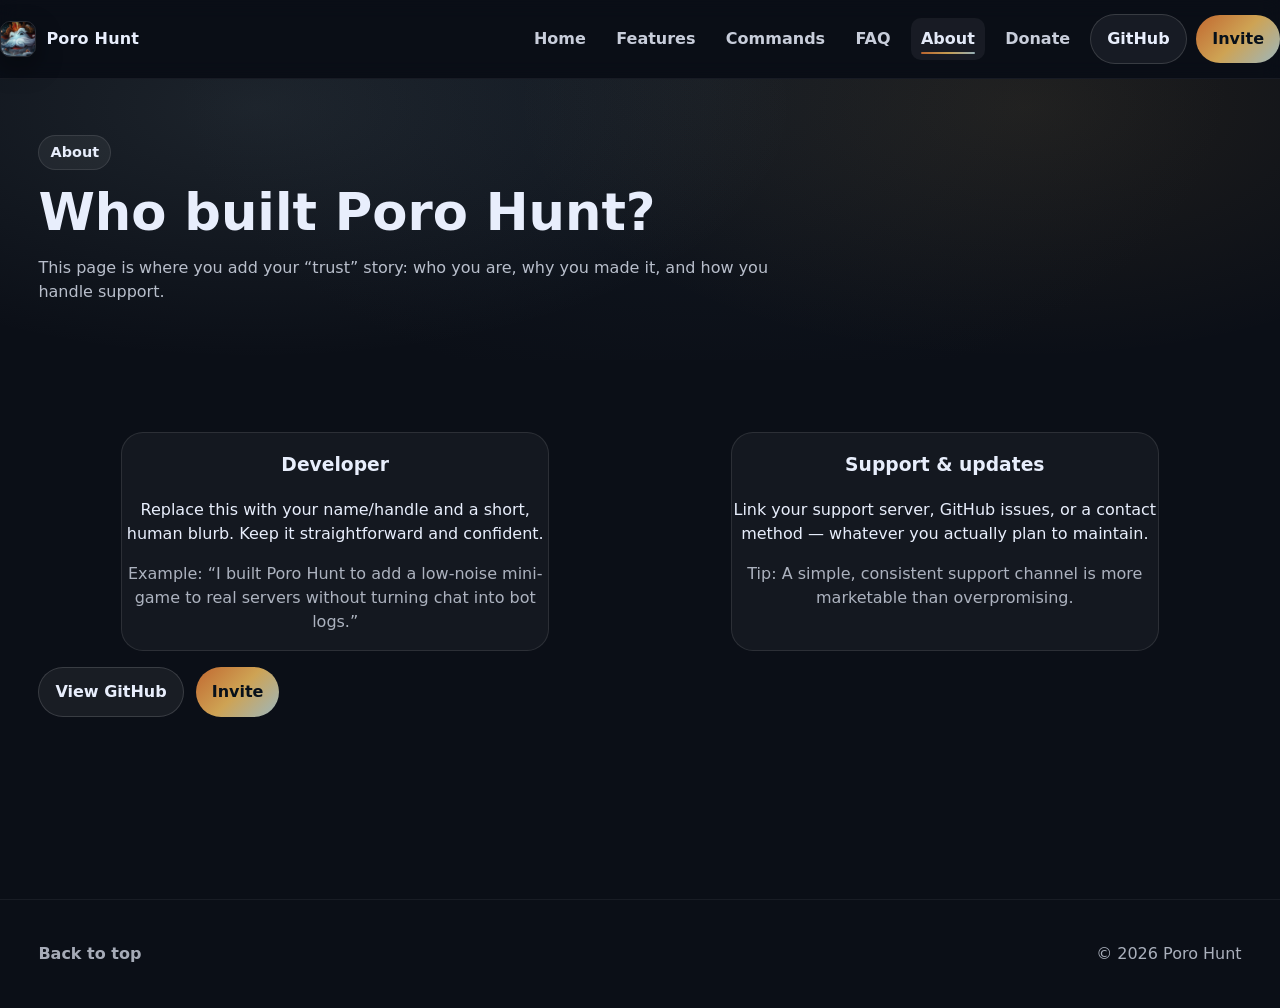
==== about.html @ b9ae42ce "Initial website upload" ====
<!-- Poro Hunt — About (v5) -->
<!DOCTYPE html>
<html lang="en">
  <head>
    <meta charset="UTF-8" />
    <meta name="viewport" content="width=device-width, initial-scale=1" />
    <title>Poro Hunt — About</title>
    <link rel="stylesheet" href="./styles.css" />
    <link rel="icon" type="image/png" href="./assets/favicon.png" />
<meta name="theme-color" content="#0b0f17" />
<link rel="apple-touch-icon" href="./assets/favicon.png" />
  </head>

  <body>
    <header class="site-header" id="siteHeader">
      <div class="container nav-row">
        <a class="brand" href="./index.html" aria-label="Poro Hunt Home">
  <img class="brand-logo" src="./assets/logo.jpg" alt="Poro Hunt logo" />
  <span class="brand-text">Poro Hunt</span>
</a>

        <button class="nav-toggle" id="navToggle" aria-expanded="false" aria-controls="navMenu">Menu</button>

        <nav class="nav" id="navMenu">
          <a class="nav-link" href="./index.html">Home</a>
          <a class="nav-link" href="./features.html">Features</a>
          <a class="nav-link" href="./commands.html">Commands</a>
          <a class="nav-link" href="./faq.html">FAQ</a>
          <a class="nav-link" href="./about.html" aria-current="page">About</a>
          <a class="nav-link" href="./donate.html">Donate</a>

          <a class="btn btn-ghost" href="https://https://github.com/knubgod/poro-hunt" target="_blank" rel="noreferrer">GitHub</a>
          <a class="btn btn-primary" href="https://discord.com/oauth2/authorize?client_id=1469908862562734150&permissions=355392&integration_type=0&scope=bot+applications.commands" target="_blank" rel="noreferrer">Invite</a>
        </nav>
      </div>
    </header>

    <main id="top">
      <section class="page-hero">
        <div class="container">
          <p class="pill">About</p>
          <h1 class="h1">Who built Poro Hunt?</h1>
          <p class="lede">
            This page is where you add your “trust” story: who you are, why you made it, and how you handle support.
          </p>
        </div>
      </section>

      <section class="section">
        <div class="container">
          <div class="grid-2">
            <div class="card">
              <h3>Developer</h3>
              <p>
                Replace this with your name/handle and a short, human blurb. Keep it straightforward and confident.
              </p>
              <p class="muted" style="margin-top:10px;">
                Example: “I built Poro Hunt to add a low-noise mini-game to real servers without turning chat into bot logs.”
              </p>
            </div>

            <div class="card">
              <h3>Support & updates</h3>
              <p>
                Link your support server, GitHub issues, or a contact method — whatever you actually plan to maintain.
              </p>
              <p class="muted" style="margin-top:10px;">
                Tip: A simple, consistent support channel is more marketable than overpromising.
              </p>
            </div>
          </div>

          <div class="hero-actions" style="margin-top: 1rem;">
            <a class="btn btn-ghost" href="https://github.com/knubgod/poro-hunt" target="_blank" rel="noreferrer">View GitHub</a>
            <a class="btn btn-primary" href="https://discord.com/oauth2/authorize?client_id=1469908862562734150&permissions=355392&integration_type=0&scope=bot+applications.commands" target="_blank" rel="noreferrer">Invite</a>
          </div>
        </div>
      </section>
    </main>

    <footer class="site-footer">
  <div class="container footer-row">
    <div class="footer-min">
      <a href="#top">Back to top</a>
    </div>
    <p class="muted">© <span id="year"></span> Poro Hunt</p>
  </div>
</footer>

    <script src="./script.js"></script>
    <!-- Floating Back-to-Top -->
<button id="backToTop" class="back-to-top" type="button" aria-label="Back to top">
  ↑
</button>
  </body>
</html>
---- styles.css ----
/*
  Poro Hunt Website — v6 brand theme
  Adds:
  - Logo support (.brand-logo)
  - Brand palette via CSS variables
  - Updated gradients to match logo (icy + gold/copper)
*/

body { min-height: 100vh; }
main { min-height: calc(100vh - 80px); } /* header height buffer; not exact but works well */

* { box-sizing: border-box; }
html, body { height: 100%; }

:root{
  /* Brand palette (from your logo art) */
  --bg: #0b0f17;
  --bg2: #0f1624;
  --text: #e8eefc;
  --muted: rgba(232, 238, 252, 0.72);

  --ice: #9cb7bf;      /* icy fur highlight */
  --slate: #2f4050;    /* deep blue slate */
  --gold: #cea354;     /* crown gold */
  --copper: #c16830;   /* warm copper accent */

  --border: rgba(255,255,255,0.10);
  --border2: rgba(255,255,255,0.14);
  --panel: rgba(255,255,255,0.04);

  --shadow: 0 18px 55px rgba(0,0,0,0.35);
}

body {
  margin: 0;
  font-family: system-ui, -apple-system, Segoe UI, Roboto, Arial, sans-serif;
  line-height: 1.5;
  background: var(--bg);
  color: var(--text);
}

/* Utilities */
/* Full-width container that still has comfortable padding */
.container {
  width: 100%;
  max-width: none;                 /* removes the “boxed” limit */
  margin: 0 auto;
  padding-left: clamp(16px, 3vw, 48px);
  padding-right: clamp(16px, 3vw, 48px);
}
.muted { color: var(--muted); }
.mono { font-family: ui-monospace, SFMono-Regular, Menlo, Monaco, Consolas, "Liberation Mono", monospace; }

.section { padding: 72px 0; }
.section-alt {
  background: rgba(255, 255, 255, 0.03);
  border-top: 1px solid rgba(255, 255, 255, 0.06);
  border-bottom: 1px solid rgba(255, 255, 255, 0.06);
}

.h1 { font-size: clamp(2.2rem, 4vw, 3.2rem); line-height: 1.05; margin: 0 0 1rem; }
.h2 { font-size: 2rem; margin: 0 0 0.5rem; }
.lede { margin: 0 0 2rem; max-width: 75ch; color: rgba(232, 238, 252, 0.78); }

.pill {
  display: inline-block;
  font-weight: 800;
  font-size: 0.9rem;
  padding: 0.35rem 0.7rem;
  border-radius: 999px;
  background: rgba(255, 255, 255, 0.06);
  border: 1px solid rgba(255, 255, 255, 0.10);
  margin: 0 0 1rem;
}

.grid-2 { display: grid; grid-template-columns: 1fr 1fr; gap: 1rem; }
.grid-3 { display: grid; grid-template-columns: repeat(3, 1fr); gap: 1rem; }

/* Buttons */
.btn {
  display: inline-flex;
  align-items: center;
  justify-content: center;
  gap: 0.5rem;
  text-decoration: none;
  font-weight: 800;
  padding: 0.75rem 1rem;
  border-radius: 999px;
  border: 1px solid var(--border2);
  background: rgba(255, 255, 255, 0.04);
  color: var(--text);
  cursor: pointer;
  transition: transform 140ms ease, background 140ms ease, border-color 140ms ease, box-shadow 140ms ease, filter 140ms ease;
}

.btn:hover {
  transform: translateY(-2px);
  border-color: rgba(255, 255, 255, 0.22);
  box-shadow: 0 10px 30px rgba(0, 0, 0, 0.35);
}

.btn:active { transform: translateY(0px) scale(0.98); }

.btn-primary {
  /* Brand gradient: copper -> gold -> icy */
  background: linear-gradient(135deg, var(--copper), var(--gold), var(--ice));
  border: none;
  color: #07101a;
}
.btn-primary:hover {
  filter: brightness(1.06);
  box-shadow: 0 12px 38px rgba(193, 104, 48, 0.12), 0 12px 38px rgba(156, 183, 191, 0.10);
}

.btn-ghost { background: rgba(255, 255, 255, 0.06); }
.btn-small { padding: 0.55rem 0.85rem; font-size: 0.95rem; }
.btn[disabled] { opacity: 0.45; cursor: not-allowed; transform: none; box-shadow: none; }

/* Micro-animations (already used by your demo) */
@keyframes pop { 0%{transform:translateY(-2px) scale(1)} 50%{transform:translateY(-2px) scale(1.05)} 100%{transform:translateY(-2px) scale(1)} }
.btn-pop { animation: pop 180ms ease-out; }

@keyframes shake {
  0%, 100% { transform: translateY(-2px) translateX(0); }
  20% { transform: translateY(-2px) translateX(-2px); }
  40% { transform: translateY(-2px) translateX(2px); }
  60% { transform: translateY(-2px) translateX(-1px); }
  80% { transform: translateY(-2px) translateX(1px); }
}
.btn-shake { animation: shake 260ms ease-in-out; }

@keyframes flash {
  0% { box-shadow: 0 0 0 rgba(156, 183, 191, 0); }
  50% { box-shadow: 0 0 0 8px rgba(156, 183, 191, 0.14); }
  100% { box-shadow: 0 0 0 rgba(156, 183, 191, 0); }
}
.btn-flash { animation: flash 320ms ease-out; }

/* NAV */
.site-header {
  position: sticky;
  top: 0;
  z-index: 20;
  backdrop-filter: blur(10px);
  background: rgba(11, 15, 23, 0.72);
  border-bottom: 1px solid rgba(255, 255, 255, 0.06);
  transition: background 180ms ease, border-color 180ms ease, box-shadow 180ms ease;
}

.site-header.is-scrolled {
  background: rgba(11, 15, 23, 0.90);
  border-color: rgba(255, 255, 255, 0.10);
  box-shadow: var(--shadow);
}

.nav-row { display: flex; align-items: center; justify-content: space-between; padding: 14px 0; gap: 1rem; }

.brand {
  display: inline-flex;
  gap: 0.65rem;
  align-items: center;
  text-decoration: none;
  color: var(--text);
}

.brand-logo{
  width: 36px;
  height: 36px;
  border-radius: 10px;
  object-fit: cover;
  border: 1px solid rgba(255,255,255,0.12);
  box-shadow: 0 10px 26px rgba(0,0,0,0.35);
}

.brand-text { font-weight: 900; letter-spacing: 0.2px; }

.nav { display: flex; align-items: center; gap: 0.6rem; flex-wrap: wrap; }

.nav-link {
  position: relative;
  text-decoration: none;
  color: rgba(232, 238, 252, 0.86);
  font-weight: 800;
  padding: 0.55rem 0.65rem;
  border-radius: 10px;
  transition: transform 140ms ease, background 140ms ease, color 140ms ease;
}

.nav-link:hover {
  background: rgba(255, 255, 255, 0.06);
  transform: translateY(-1px);
  color: rgba(232, 238, 252, 0.95);
}

/* underline uses brand gradient */
.nav-link::after {
  content: "";
  position: absolute;
  left: 10px;
  right: 10px;
  bottom: 6px;
  height: 2px;
  border-radius: 999px;
  background: linear-gradient(90deg, var(--copper), var(--gold), var(--ice));
  transform: scaleX(0);
  transform-origin: left;
  transition: transform 180ms ease;
  opacity: 0.95;
}
.nav-link:hover::after { transform: scaleX(1); }

.nav-link[aria-current="page"] {
  background: rgba(255, 255, 255, 0.06);
  color: rgba(232, 238, 252, 0.98);
}
.nav-link[aria-current="page"]::after { transform: scaleX(1); }

.nav-toggle {
  display: none;
  border-radius: 10px;
  padding: 0.6rem 0.75rem;
  font-weight: 900;
  color: var(--text);
  background: rgba(255, 255, 255, 0.06);
  border: 1px solid var(--border2);
  cursor: pointer; /* [NEW] pointer cursor like a “send” button */
}

/* Menu button — brand hover */
.nav-toggle:hover {
  background: linear-gradient(
    135deg,
    var(--copper),
    var(--gold)
  );
  color: #07101a;
  border-color: rgba(206, 163, 84, 0.75);

  /* much subtler depth */
  box-shadow: 0 4px 12px rgba(0, 0, 0, 0.25);
}

.nav-toggle:active {
  transform: scale(0.97);
}

/* HERO */
.hero {
  padding: 84px 0 56px;
  background:
    radial-gradient(1000px 500px at 20% 10%, rgba(156, 183, 191, 0.16), transparent 60%),
    radial-gradient(900px 500px at 80% 10%, rgba(206, 163, 84, 0.14), transparent 60%),
    radial-gradient(850px 520px at 55% 0%, rgba(47, 64, 80, 0.22), transparent 62%);
}

.hero-grid { display: grid; grid-template-columns: 1.15fr 0.85fr; gap: 2rem; align-items: start; }
.hero-actions { display: flex; gap: 0.75rem; flex-wrap: wrap; margin-bottom: 1.5rem; }

.hero-card, .demo-card, .card {
  border-radius: 22px;
  border: 1px solid var(--border);
  background: var(--panel);
  transition: transform 160ms ease, box-shadow 160ms ease, border-color 160ms ease;
  text-align: center;
  margin-left: auto; margin-right: auto; max-width: 42ch;
  width: 100%;
}

/* Keep demo cards “alive”, but keep homepage info cards stable */
.demo-card:hover {
  transform: translateY(-3px);
  border-color: rgba(255, 255, 255, 0.14);
  box-shadow: var(--shadow);
}

/* No lift on these */
.hero-card:hover,
.card:hover {
  transform: none;
  box-shadow: none;
  border-color: rgba(255, 255, 255, 0.14);
}

.card-top { display: flex; align-items: center; gap: 0.45rem; padding: 12px 14px; border-bottom: 1px solid rgba(255,255,255,0.08); background: rgba(255,255,255,0.03); }
.dot { width: 10px; height: 10px; border-radius: 999px; background: rgba(255,255,255,0.25); }
.card-title { margin-left: 0.4rem; font-weight: 900; color: rgba(232,238,252,0.85); }
.card-body { padding: 16px; }

.stat-row { display: flex; gap: 1rem; flex-wrap: wrap; }
.stat {
  padding: 0.9rem 1rem;
  border-radius: 16px;
  background: rgba(255, 255, 255, 0.05);
  border: 1px solid rgba(255,255,255,0.08);
  min-width: 160px;
  transition: transform 140ms ease, border-color 140ms ease;
  text-align: center;
}
.stat:hover { border-color: rgba(255,255,255,0.14); }
.stat-k { font-weight: 900; font-size: 1.05rem; }
.stat-v { font-size: 0.9rem; color: rgba(232,238,252,0.7); }

.bubble {
  border-radius: 16px;
  padding: 14px;
  background: rgba(11, 15, 23, 0.7);
  border: 1px solid rgba(255, 255, 255, 0.10);
  text-align: center; /* NEW */
  .bubble-title { text-align: center; }
  .bubble-text  { text-align: center; }
}

.page-hero {
  padding: 56px 0 24px;
  background:
    radial-gradient(900px 420px at 20% 10%, rgba(156, 183, 191, 0.12), transparent 60%),
    radial-gradient(850px 420px at 80% 10%, rgba(206, 163, 84, 0.10), transparent 60%),
    radial-gradient(850px 520px at 55% 0%, rgba(47, 64, 80, 0.18), transparent 62%);
}

/* Demo / Discord UI (kept as you had it) */
.demo-grid {
  display: grid;
  grid-template-columns: 1.25fr 1fr; /* wider channel panel, still wide results panel */
  gap: 1rem;
  align-items: start;
}
.demo-head { padding: 14px 16px; border-bottom: 1px solid rgba(255,255,255,0.08); background: rgba(255,255,255,0.03); }
.demo-title { margin: 0; font-weight: 900; }
.demo-sub { margin: 0.2rem 0 0; }
.demo-body { padding: 16px; }
.demo-controls { display: flex; gap: 0.75rem; align-items: end; flex-wrap: wrap; margin-bottom: 12px; }

.demo-label { display: grid; gap: 6px; font-weight: 900; font-size: 0.9rem; color: rgba(232,238,252,0.78); }
.demo-input {
  width: 150px;
  padding: 0.55rem 0.65rem;
  border-radius: 14px;
  border: 1px solid rgba(255,255,255,0.14);
  background: rgba(0,0,0,0.25);
  color: var(--text);
  outline: none;
}
.demo-input:focus {
  border-color: rgba(156, 183, 191, 0.60);
  box-shadow: 0 0 0 6px rgba(156, 183, 191, 0.10);
}

.discord-shell { border-radius: 18px; border: 1px solid rgba(255,255,255,0.08); background: rgba(0,0,0,0.25); overflow: hidden; }
.discord-top { display:flex; gap:0.5rem; align-items: baseline; padding:10px 12px; border-bottom: 1px solid rgba(255,255,255,0.08); background: rgba(255,255,255,0.03); }
.hash { font-weight: 900; opacity: 0.8; }
.chan { font-weight: 900; }
.topic { margin-left: auto; font-size: 0.9rem; }

.discord-feed { padding: 10px; min-height: 230px; }
.discord-actions { display:flex; align-items:center; gap:0.65rem; flex-wrap:wrap; padding:10px; border-top:1px solid rgba(255,255,255,0.08); background: rgba(255,255,255,0.02); }

.odds {
  margin-left: auto;
  text-align: right;
  padding: 10px 12px;
  border-radius: 16px;
  border: 1px solid rgba(255,255,255,0.08);
  background: rgba(255,255,255,0.04);
  min-width: 150px;
}
.odds-k { margin: 0; font-size: 0.85rem; }
.odds-v { margin: 0.2rem 0 0; font-weight: 900; font-size: 1rem; }

.dmsg { display:grid; grid-template-columns: 38px 1fr; gap:10px; padding:8px 6px; border-radius:14px; transition: background 120ms ease; }
.dmsg:hover { background: rgba(255,255,255,0.03); }

.avatar { width:36px; height:36px; border-radius:999px; display:grid; place-items:center; font-weight:900; background: rgba(255,255,255,0.10); border:1px solid rgba(255,255,255,0.10); }
.avatar.bot { background: rgba(206, 163, 84, 0.10); border-color: rgba(206, 163, 84, 0.30); }
.avatar.user { background: rgba(156, 183, 191, 0.12); border-color: rgba(156, 183, 191, 0.28); }

.dmsg-head { display:flex; gap:0.5rem; align-items: baseline; }
.name { font-weight: 900; }
.name.bot { color: rgba(206, 163, 84, 0.95); }

.tag {
  font-size: 0.75rem;
  font-weight: 900;
  padding: 0.15rem 0.45rem;
  border-radius: 999px;
  background: rgba(206, 163, 84, 0.12);
  border: 1px solid rgba(206, 163, 84, 0.28);
  color: rgba(232,238,252,0.88);
}
.time { margin-left:auto; font-size:0.85rem; color: rgba(232,238,252,0.55); }
.dmsg-body { margin-top:2px; color: rgba(232,238,252,0.78); }
.meta-line { margin-top:4px; font-size:0.9rem; color: rgba(232,238,252,0.6); }

@keyframes popIn { 0%{opacity:0; transform:translateY(8px) scale(0.98); filter:blur(2px)} 100%{opacity:1; transform:translateY(0) scale(1); filter:blur(0)} }
@keyframes glowPulse { 0%,100%{ box-shadow: 0 0 0 rgba(156,183,191,0)} 50%{ box-shadow: 0 0 0 6px rgba(156,183,191,0.10)} }
.dmsg.spawn-in { animation: popIn 220ms ease-out both; }
.dmsg.spawn-live {
  border: 1px solid rgba(156, 183, 191, 0.20);
  background: rgba(156, 183, 191, 0.05);
  animation: glowPulse 1.2s ease-in-out infinite;
}
.dmsg.fading { opacity:0; transform: translateY(6px); transition: opacity 520ms ease, transform 520ms ease; }

/* Typing indicator */
.typing {
  display:inline-flex; align-items:center; gap:6px;
  padding: 6px 10px;
  border-radius: 999px;
  background: rgba(255,255,255,0.05);
  border: 1px solid rgba(255,255,255,0.08);
  width: fit-content;
}
.dots { display:inline-flex; gap:4px; align-items:center; }
.dotty { width:6px; height:6px; border-radius:999px; background: rgba(232,238,252,0.75); animation: bounce 900ms ease-in-out infinite; }
.dotty:nth-child(2){ animation-delay: 120ms; opacity:0.85; }
.dotty:nth-child(3){ animation-delay: 240ms; opacity:0.7; }
@keyframes bounce { 0%,60%,100%{ transform: translateY(0)} 30%{ transform: translateY(-4px)} }

/* Toggle */
.toggle-row { display: inline-grid; grid-template-columns: 1fr; align-items: center; }
.toggle-row input { position: absolute; opacity: 0; pointer-events: none; }
.toggle-ui {
  width:46px; height:26px; border-radius:999px;
  border:1px solid rgba(255,255,255,0.14);
  background: rgba(255,255,255,0.06);
  position:relative;
  display:inline-block;
  transition: background 160ms ease, border-color 160ms ease;
}
.toggle-ui::after{
  content:"";
  position:absolute;
  top:3px; left:3px;
  width:20px; height:20px; border-radius:999px;
  background: rgba(232,238,252,0.85);
  transition: transform 160ms ease;
}
#autoSpawnToggle:checked + .toggle-ui {
  background: rgba(156, 183, 191, 0.16);
  border-color: rgba(156, 183, 191, 0.35);
}
#autoSpawnToggle:checked + .toggle-ui::after { transform: translateX(20px); }

/* Private results */
.private-box { border-radius:18px; border:1px solid rgba(255,255,255,0.08); background: rgba(0,0,0,0.25); padding:12px; min-height:230px; margin-bottom:12px; }
.ephemeral { border-left: 3px solid rgba(206, 163, 84, 0.70); padding-left: 10px; }
.private-stats { display:grid; grid-template-columns: repeat(3, 1fr); gap: 0.75rem; margin-bottom: 12px; }
.pstat { border-radius:16px; padding:12px; border:1px solid rgba(255,255,255,0.08); background: rgba(255,255,255,0.04); }
.pstat-k { margin:0; font-size:0.85rem; }
.pstat-v { margin:0.25rem 0 0; font-weight:900; font-size:1.2rem; }

/* FAQ */
.faq { border-radius:18px; padding:14px 16px; background: rgba(255,255,255,0.04); border:1px solid rgba(255,255,255,0.08); margin-bottom: 0.75rem; }
.faq summary { cursor:pointer; font-weight:900; }
.faq p { color: rgba(232,238,252,0.74); }

/* Footer */
.site-footer { padding: 26px 0; border-top: 1px solid rgba(255,255,255,0.06); }

.footer-row {
  display: flex;
  align-items: center;
  justify-content: space-between;
  gap: 1rem;
  flex-wrap: wrap;
}

.footer-min {
  display: inline-flex;
  gap: 0.9rem;
  align-items: center;
  flex-wrap: wrap;
}

.footer-min a {
  color: rgba(232,238,252,0.7);
  text-decoration: none;
  font-weight: 900;
}

.footer-min a:hover { text-decoration: underline; }

/* Floating Back-to-Top button */
.back-to-top {
  position: fixed;
  right: 18px;
  bottom: 18px;
  z-index: 50;

  width: 48px;
  height: 48px;
  border-radius: 999px;

  border: 1px solid rgba(255,255,255,0.14);
  background: rgba(255,255,255,0.06);
  color: var(--text);

  display: grid;
  place-items: center;

  box-shadow: 0 18px 55px rgba(0,0,0,0.35);

  /* hidden by default */
  opacity: 0;
  transform: translateY(10px);
  pointer-events: none;

  transition: opacity 180ms ease, transform 180ms ease, background 140ms ease, border-color 140ms ease;
}

.back-to-top:hover {
  background: rgba(255,255,255,0.10);
  border-color: rgba(255,255,255,0.22);
  transform: translateY(6px);
}

.back-to-top:active {
  transform: translateY(8px) scale(0.98);
}

/* becomes visible after scroll */
.back-to-top.is-visible {
  opacity: 1;
  transform: translateY(0);
  pointer-events: auto;
}

/* Reduced motion */
@media (prefers-reduced-motion: reduce) {
  .back-to-top { transition: none; }
}

/* Responsive */
@media (max-width: 980px){
  .hero-grid { grid-template-columns: 1fr; }
  .grid-3, .grid-2, .demo-grid { grid-template-columns: 1fr; }
  .odds { margin-left: 0; width: 100%; text-align: left; }

  .nav-toggle { display: inline-flex; }
  .nav { display:none; width:100%; padding-top:10px; justify-content:flex-start; }
  .nav.is-open { display:flex; }
  .nav-row { flex-wrap: wrap; }
}

/* Reduced motion */
@media (prefers-reduced-motion: reduce){
  .btn, .site-header, .nav-link, .hero-card, .card, .demo-card { transition: none; }
  .dmsg.spawn-in, .dmsg.spawn-live { animation: none; }
  .dmsg.fading { transition: none; }
  .dotty { animation: none; }
}
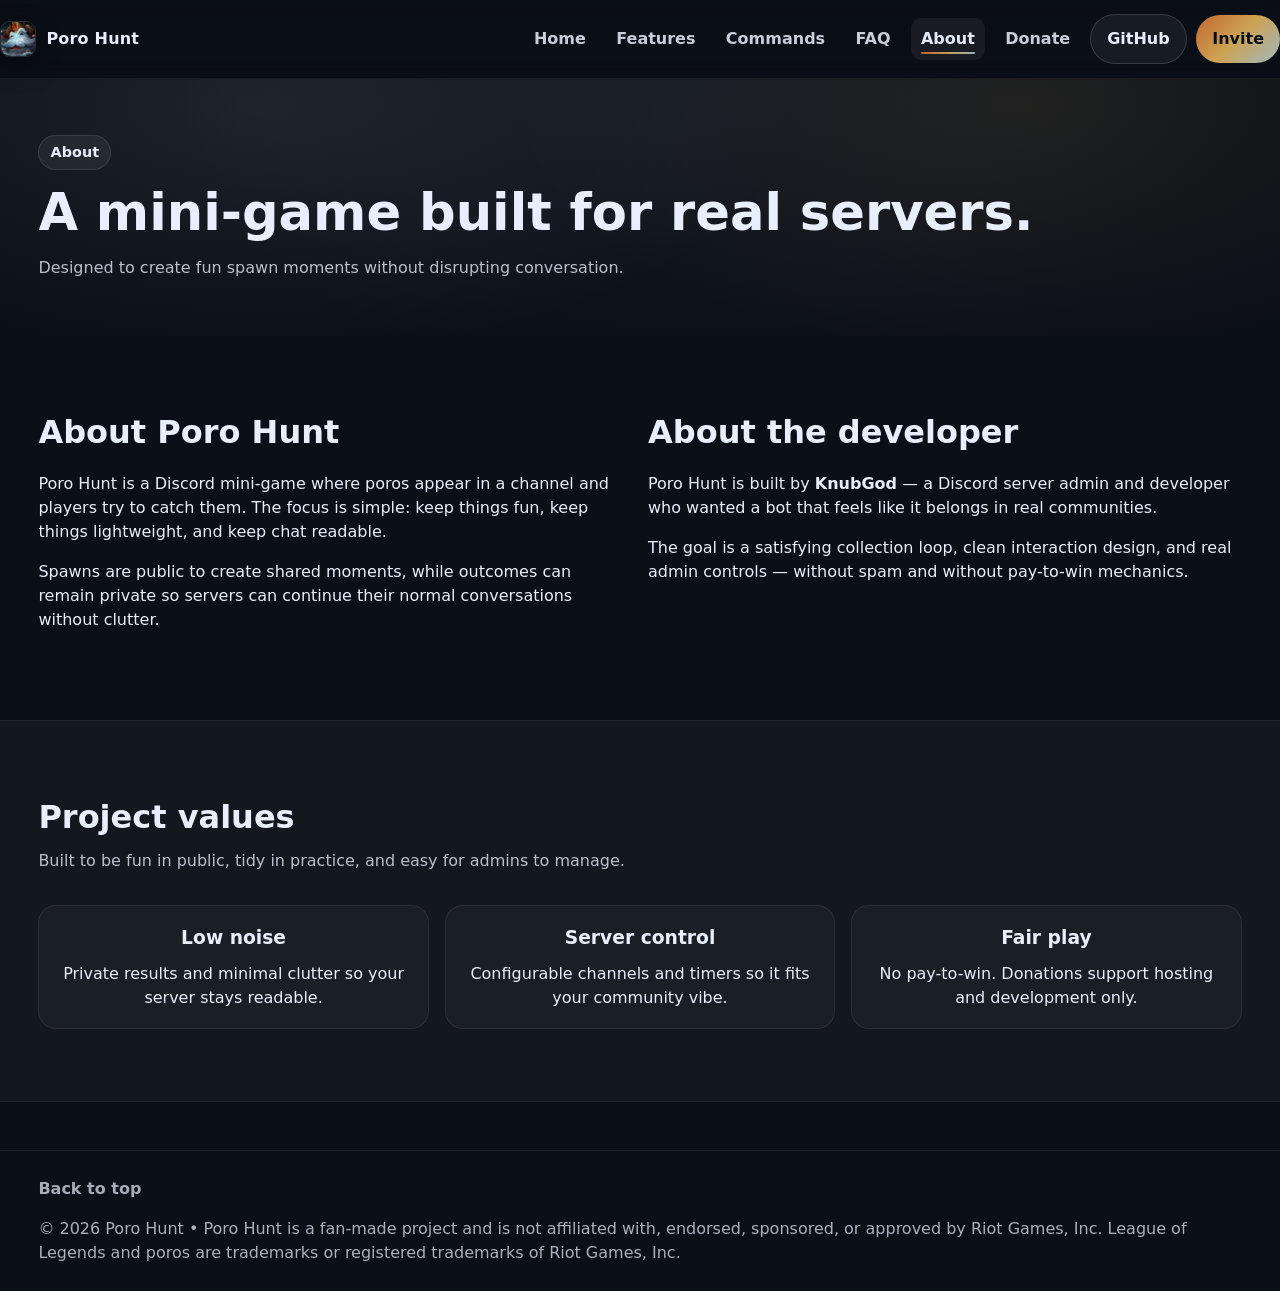
==== commit 07815b41: "Update site styling and about page" ====
--- a/about.html
+++ b/about.html
@@ -1,25 +1,28 @@
-<!-- Poro Hunt — About (v5) -->
+<!-- Poro Hunt — About (v9) -->
 <!DOCTYPE html>
 <html lang="en">
   <head>
     <meta charset="UTF-8" />
     <meta name="viewport" content="width=device-width, initial-scale=1" />
     <title>Poro Hunt — About</title>
+
     <link rel="stylesheet" href="./styles.css" />
     <link rel="icon" type="image/png" href="./assets/favicon.png" />
-<meta name="theme-color" content="#0b0f17" />
-<link rel="apple-touch-icon" href="./assets/favicon.png" />
+    <meta name="theme-color" content="#0b0f17" />
+    <link rel="apple-touch-icon" href="./assets/favicon.png" />
   </head>
 
   <body>
     <header class="site-header" id="siteHeader">
       <div class="container nav-row">
         <a class="brand" href="./index.html" aria-label="Poro Hunt Home">
-  <img class="brand-logo" src="./assets/logo.jpg" alt="Poro Hunt logo" />
-  <span class="brand-text">Poro Hunt</span>
-</a>
+          <img class="brand-logo" src="./assets/logo.jpg" alt="Poro Hunt logo" />
+          <span class="brand-text">Poro Hunt</span>
+        </a>
 
-        <button class="nav-toggle" id="navToggle" aria-expanded="false" aria-controls="navMenu">Menu</button>
+        <button class="nav-toggle" id="navToggle" aria-expanded="false" aria-controls="navMenu">
+          Menu
+        </button>
 
         <nav class="nav" id="navMenu">
           <a class="nav-link" href="./index.html">Home</a>
@@ -29,68 +32,109 @@
           <a class="nav-link" href="./about.html" aria-current="page">About</a>
           <a class="nav-link" href="./donate.html">Donate</a>
 
-          <a class="btn btn-ghost" href="https://https://github.com/knubgod/poro-hunt" target="_blank" rel="noreferrer">GitHub</a>
-          <a class="btn btn-primary" href="https://discord.com/oauth2/authorize?client_id=1469908862562734150&permissions=355392&integration_type=0&scope=bot+applications.commands" target="_blank" rel="noreferrer">Invite</a>
+          <a class="btn btn-ghost" href="https://github.com/knubgod/poro-hunt" target="_blank" rel="noreferrer">GitHub</a>
+          <a
+            class="btn btn-primary"
+            href="https://discord.com/oauth2/authorize?client_id=1469908862562734150&permissions=355392&integration_type=0&scope=bot+applications.commands"
+            target="_blank"
+            rel="noreferrer"
+          >
+            Invite
+          </a>
         </nav>
       </div>
     </header>
 
-    <main id="top">
+    <main id="top" class="about-page">
+      <!-- Hero -->
       <section class="page-hero">
         <div class="container">
           <p class="pill">About</p>
-          <h1 class="h1">Who built Poro Hunt?</h1>
+          <h1 class="h1">A mini-game built for real servers.</h1>
           <p class="lede">
-            This page is where you add your “trust” story: who you are, why you made it, and how you handle support.
+            Designed to create fun spawn moments without disrupting conversation.
           </p>
         </div>
       </section>
 
+      <!-- Informational section (NO bubbles) -->
       <section class="section">
         <div class="container">
           <div class="grid-2">
-            <div class="card">
-              <h3>Developer</h3>
+            <div>
+              <h2 class="h2">About Poro Hunt</h2>
               <p>
-                Replace this with your name/handle and a short, human blurb. Keep it straightforward and confident.
+                Poro Hunt is a Discord mini-game where poros appear in a channel and players try to catch them.
+                The focus is simple: keep things fun, keep things lightweight, and keep chat readable.
               </p>
-              <p class="muted" style="margin-top:10px;">
-                Example: “I built Poro Hunt to add a low-noise mini-game to real servers without turning chat into bot logs.”
+              <p>
+                Spawns are public to create shared moments, while outcomes can remain private so servers
+                can continue their normal conversations without clutter.
               </p>
             </div>
 
-            <div class="card">
-              <h3>Support & updates</h3>
+            <div>
+              <h2 class="h2">About the developer</h2>
               <p>
-                Link your support server, GitHub issues, or a contact method — whatever you actually plan to maintain.
+                Poro Hunt is built by <strong>KnubGod</strong> — a Discord server admin and developer
+                who wanted a bot that feels like it belongs in real communities.
               </p>
-              <p class="muted" style="margin-top:10px;">
-                Tip: A simple, consistent support channel is more marketable than overpromising.
+              <p>
+                The goal is a satisfying collection loop, clean interaction design,
+                and real admin controls — without spam and without pay-to-win mechanics.
               </p>
             </div>
           </div>
+        </div>
+      </section>
 
-          <div class="hero-actions" style="margin-top: 1rem;">
-            <a class="btn btn-ghost" href="https://github.com/knubgod/poro-hunt" target="_blank" rel="noreferrer">View GitHub</a>
-            <a class="btn btn-primary" href="https://discord.com/oauth2/authorize?client_id=1469908862562734150&permissions=355392&integration_type=0&scope=bot+applications.commands" target="_blank" rel="noreferrer">Invite</a>
+      <!-- Project values (left aligned, bubbles kept) -->
+      <section class="section section-alt">
+        <div class="container">
+          <h2 class="h2">Project values</h2>
+          <p class="lede">
+            Built to be fun in public, tidy in practice, and easy for admins to manage.
+          </p>
+
+          <div class="grid-3" style="margin-top: 1rem;">
+            <div class="value-card">
+              <h3>Low noise</h3>
+              <p>Private results and minimal clutter so your server stays readable.</p>
+            </div>
+
+            <div class="value-card">
+              <h3>Server control</h3>
+              <p>Configurable channels and timers so it fits your community vibe.</p>
+            </div>
+
+            <div class="value-card">
+              <h3>Fair play</h3>
+              <p>No pay-to-win. Donations support hosting and development only.</p>
+            </div>
           </div>
         </div>
       </section>
+      
     </main>
 
     <footer class="site-footer">
-  <div class="container footer-row">
-    <div class="footer-min">
-      <a href="#top">Back to top</a>
-    </div>
-    <p class="muted">© <span id="year"></span> Poro Hunt</p>
-  </div>
-</footer>
+      <div class="container footer-row">
+        <div class="footer-min">
+          <a href="#top">Back to top</a>
+        </div>
+
+        <p class="muted" style="margin:0;">
+          © <span id="year"></span> Poro Hunt <span class="muted">•</span>
+          <span class="muted">
+            Poro Hunt is a fan-made project and is not affiliated with, endorsed, sponsored, or approved by Riot Games, Inc.
+            League of Legends and poros are trademarks or registered trademarks of Riot Games, Inc.
+          </span>
+        </p>
+      </div>
+    </footer>
+
+    <button id="backToTop" class="back-to-top" type="button" aria-label="Back to top">↑</button>
 
     <script src="./script.js"></script>
-    <!-- Floating Back-to-Top -->
-<button id="backToTop" class="back-to-top" type="button" aria-label="Back to top">
-  ↑
-</button>
   </body>
 </html>
--- a/styles.css
+++ b/styles.css
@@ -1,28 +1,26 @@
 /*
-  Poro Hunt Website — v6 brand theme
-  Adds:
-  - Logo support (.brand-logo)
-  - Brand palette via CSS variables
-  - Updated gradients to match logo (icy + gold/copper)
+  Poro Hunt Website — cleaned
+  Fixes:
+  - Invalid nested selectors in .bubble
+  - Cards being forced into skinny max-width columns (causing "-_-" layouts)
+  - Adds value-card hover (crisp border + tiny lift)
+  - Mobile nav menu becomes vertical
 */
-
-body { min-height: 100vh; }
-main { min-height: calc(100vh - 80px); } /* header height buffer; not exact but works well */
 
 * { box-sizing: border-box; }
 html, body { height: 100%; }
 
-:root{
+:root {
   /* Brand palette (from your logo art) */
   --bg: #0b0f17;
   --bg2: #0f1624;
   --text: #e8eefc;
   --muted: rgba(232, 238, 252, 0.72);
 
-  --ice: #9cb7bf;      /* icy fur highlight */
-  --slate: #2f4050;    /* deep blue slate */
-  --gold: #cea354;     /* crown gold */
-  --copper: #c16830;   /* warm copper accent */
+  --ice: #9cb7bf;
+  --slate: #2f4050;
+  --gold: #cea354;
+  --copper: #c16830;
 
   --border: rgba(255,255,255,0.10);
   --border2: rgba(255,255,255,0.14);
@@ -32,6 +30,7 @@
 }
 
 body {
+  min-height: 100vh;
   margin: 0;
   font-family: system-ui, -apple-system, Segoe UI, Roboto, Arial, sans-serif;
   line-height: 1.5;
@@ -39,28 +38,58 @@
   color: var(--text);
 }
 
-/* Utilities */
-/* Full-width container that still has comfortable padding */
+main { min-height: calc(100vh - 80px); }
+
+/* Consistent breathing room before footer on every page */
+main {
+  padding-bottom: 48px;
+}
+
+/* ---------- Utilities ---------- */
+
 .container {
   width: 100%;
-  max-width: none;                 /* removes the “boxed” limit */
+  max-width: none;
   margin: 0 auto;
   padding-left: clamp(16px, 3vw, 48px);
   padding-right: clamp(16px, 3vw, 48px);
 }
+
 .muted { color: var(--muted); }
 .mono { font-family: ui-monospace, SFMono-Regular, Menlo, Monaco, Consolas, "Liberation Mono", monospace; }
 
 .section { padding: 72px 0; }
+
 .section-alt {
   background: rgba(255, 255, 255, 0.03);
   border-top: 1px solid rgba(255, 255, 255, 0.06);
   border-bottom: 1px solid rgba(255, 255, 255, 0.06);
 }
 
+.subtitle {
+  font-size: clamp(1.2rem, 2.2vw, 1.6rem);
+  font-weight: 800;
+  line-height: 1.25;
+  margin-top: 0.5rem;
+  margin-bottom: 1rem;
+}
+
+.hero-subtitle {
+  display: block;
+  font-size: clamp(1.1rem, 2vw, 1.5rem);
+  font-weight: 800;
+  margin-top: 0.6rem;
+  opacity: 0.9; /* keeps it slightly softer than main line */
+}
+
 .h1 { font-size: clamp(2.2rem, 4vw, 3.2rem); line-height: 1.05; margin: 0 0 1rem; }
 .h2 { font-size: 2rem; margin: 0 0 0.5rem; }
-.lede { margin: 0 0 2rem; max-width: 75ch; color: rgba(232, 238, 252, 0.78); }
+
+.lede {
+  margin: 0 0 2rem;
+  max-width: 75ch;
+  color: rgba(232, 238, 252, 0.78);
+}
 
 .pill {
   display: inline-block;
@@ -73,10 +102,13 @@
   margin: 0 0 1rem;
 }
 
+/* Grids */
+.grid-2, .grid-3 { align-items: stretch; }
 .grid-2 { display: grid; grid-template-columns: 1fr 1fr; gap: 1rem; }
 .grid-3 { display: grid; grid-template-columns: repeat(3, 1fr); gap: 1rem; }
 
-/* Buttons */
+/* ---------- Buttons ---------- */
+
 .btn {
   display: inline-flex;
   align-items: center;
@@ -102,11 +134,11 @@
 .btn:active { transform: translateY(0px) scale(0.98); }
 
 .btn-primary {
-  /* Brand gradient: copper -> gold -> icy */
   background: linear-gradient(135deg, var(--copper), var(--gold), var(--ice));
   border: none;
   color: #07101a;
 }
+
 .btn-primary:hover {
   filter: brightness(1.06);
   box-shadow: 0 12px 38px rgba(193, 104, 48, 0.12), 0 12px 38px rgba(156, 183, 191, 0.10);
@@ -116,8 +148,11 @@
 .btn-small { padding: 0.55rem 0.85rem; font-size: 0.95rem; }
 .btn[disabled] { opacity: 0.45; cursor: not-allowed; transform: none; box-shadow: none; }
 
-/* Micro-animations (already used by your demo) */
-@keyframes pop { 0%{transform:translateY(-2px) scale(1)} 50%{transform:translateY(-2px) scale(1.05)} 100%{transform:translateY(-2px) scale(1)} }
+@keyframes pop {
+  0%{transform:translateY(-2px) scale(1)}
+  50%{transform:translateY(-2px) scale(1.05)}
+  100%{transform:translateY(-2px) scale(1)}
+}
 .btn-pop { animation: pop 180ms ease-out; }
 
 @keyframes shake {
@@ -136,7 +171,19 @@
 }
 .btn-flash { animation: flash 320ms ease-out; }
 
-/* NAV */
+/* Crisp highlight + tiny lift (used for key homepage ghost buttons) */
+.btn-focus:hover {
+  border-color: rgba(206, 163, 84, 0.55);
+  box-shadow: 0 10px 28px rgba(0,0,0,0.28);
+  transform: translateY(-2px);
+}
+
+.btn-focus:active {
+  transform: translateY(-1px) scale(0.99);
+}
+
+/* ---------- NAV ---------- */
+
 .site-header {
   position: sticky;
   top: 0;
@@ -153,7 +200,7 @@
   box-shadow: var(--shadow);
 }
 
-.nav-row { display: flex; align-items: center; justify-content: space-between; padding: 14px 0; gap: 1rem; }
+.nav-row { display: flex; align-items: center; justify-content: space-between; padding: 14px 0; gap: 1rem; flex-wrap: wrap; }
 
 .brand {
   display: inline-flex;
@@ -174,7 +221,12 @@
 
 .brand-text { font-weight: 900; letter-spacing: 0.2px; }
 
-.nav { display: flex; align-items: center; gap: 0.6rem; flex-wrap: wrap; }
+.nav {
+  display: flex;
+  align-items: center;
+  gap: 0.6rem;
+  flex-wrap: wrap;
+}
 
 .nav-link {
   position: relative;
@@ -192,7 +244,6 @@
   color: rgba(232, 238, 252, 0.95);
 }
 
-/* underline uses brand gradient */
 .nav-link::after {
   content: "";
   position: absolute;
@@ -223,28 +274,20 @@
   color: var(--text);
   background: rgba(255, 255, 255, 0.06);
   border: 1px solid var(--border2);
-  cursor: pointer; /* [NEW] pointer cursor like a “send” button */
-}
-
-/* Menu button — brand hover */
+  cursor: pointer;
+}
+
 .nav-toggle:hover {
-  background: linear-gradient(
-    135deg,
-    var(--copper),
-    var(--gold)
-  );
+  background: linear-gradient(135deg, var(--copper), var(--gold));
   color: #07101a;
   border-color: rgba(206, 163, 84, 0.75);
-
-  /* much subtler depth */
   box-shadow: 0 4px 12px rgba(0, 0, 0, 0.25);
 }
 
-.nav-toggle:active {
-  transform: scale(0.97);
-}
-
-/* HERO */
+.nav-toggle:active { transform: scale(0.97); }
+
+/* ---------- HERO / PAGE HERO ---------- */
+
 .hero {
   padding: 84px 0 56px;
   background:
@@ -256,36 +299,60 @@
 .hero-grid { display: grid; grid-template-columns: 1.15fr 0.85fr; gap: 2rem; align-items: start; }
 .hero-actions { display: flex; gap: 0.75rem; flex-wrap: wrap; margin-bottom: 1.5rem; }
 
-.hero-card, .demo-card, .card {
+.page-hero {
+  padding: 56px 0 24px;
+  background:
+    radial-gradient(900px 420px at 20% 10%, rgba(156, 183, 191, 0.12), transparent 60%),
+    radial-gradient(850px 420px at 80% 10%, rgba(206, 163, 84, 0.10), transparent 60%),
+    radial-gradient(850px 520px at 55% 0%, rgba(47, 64, 80, 0.18), transparent 62%);
+}
+
+/* ---------- Cards ---------- */
+
+/* Base “content card” */
+.card, .hero-card, .demo-card {
+  width: 100%;
   border-radius: 22px;
   border: 1px solid var(--border);
   background: var(--panel);
-  transition: transform 160ms ease, box-shadow 160ms ease, border-color 160ms ease;
+}
+
+.card {
+  padding: 22px;              /* roomier by default */
   text-align: center;
-  margin-left: auto; margin-right: auto; max-width: 42ch;
-  width: 100%;
-}
-
-/* Keep demo cards “alive”, but keep homepage info cards stable */
+}
+
+.card p {
+  margin-left: auto;
+  margin-right: auto;
+  max-width: 48ch;            /* readable centered paragraphs */
+}
+
+.card h2, .card h3 { margin-top: 0; }
+.card p:last-child { margin-bottom: 0; }
+
+/* Window-style cards used in demo */
+.card-top {
+  display: flex;
+  align-items: center;
+  gap: 0.45rem;
+  padding: 12px 14px;
+  border-bottom: 1px solid rgba(255,255,255,0.08);
+  background: rgba(255,255,255,0.03);
+}
+.dot { width: 10px; height: 10px; border-radius: 999px; background: rgba(255,255,255,0.25); }
+.card-title { margin-left: 0.4rem; font-weight: 900; color: rgba(232,238,252,0.85); }
+.card-body { padding: 16px; }
+
+/* Keep demo cards “alive”, but keep general cards stable */
+.demo-card { transition: transform 160ms ease, box-shadow 160ms ease, border-color 160ms ease; }
 .demo-card:hover {
   transform: translateY(-3px);
   border-color: rgba(255, 255, 255, 0.14);
   box-shadow: var(--shadow);
 }
 
-/* No lift on these */
-.hero-card:hover,
-.card:hover {
-  transform: none;
-  box-shadow: none;
-  border-color: rgba(255, 255, 255, 0.14);
-}
-
-.card-top { display: flex; align-items: center; gap: 0.45rem; padding: 12px 14px; border-bottom: 1px solid rgba(255,255,255,0.08); background: rgba(255,255,255,0.03); }
-.dot { width: 10px; height: 10px; border-radius: 999px; background: rgba(255,255,255,0.25); }
-.card-title { margin-left: 0.4rem; font-weight: 900; color: rgba(232,238,252,0.85); }
-.card-body { padding: 16px; }
-
+/* Stats */
 .stat-row { display: flex; gap: 1rem; flex-wrap: wrap; }
 .stat {
   padding: 0.9rem 1rem;
@@ -293,38 +360,61 @@
   background: rgba(255, 255, 255, 0.05);
   border: 1px solid rgba(255,255,255,0.08);
   min-width: 160px;
-  transition: transform 140ms ease, border-color 140ms ease;
+  transition: border-color 140ms ease;
   text-align: center;
 }
 .stat:hover { border-color: rgba(255,255,255,0.14); }
 .stat-k { font-weight: 900; font-size: 1.05rem; }
 .stat-v { font-size: 0.9rem; color: rgba(232,238,252,0.7); }
 
+/* Bubbles */
 .bubble {
   border-radius: 16px;
   padding: 14px;
   background: rgba(11, 15, 23, 0.7);
   border: 1px solid rgba(255, 255, 255, 0.10);
-  text-align: center; /* NEW */
-  .bubble-title { text-align: center; }
-  .bubble-text  { text-align: center; }
-}
-
-.page-hero {
-  padding: 56px 0 24px;
-  background:
-    radial-gradient(900px 420px at 20% 10%, rgba(156, 183, 191, 0.12), transparent 60%),
-    radial-gradient(850px 420px at 80% 10%, rgba(206, 163, 84, 0.10), transparent 60%),
-    radial-gradient(850px 520px at 55% 0%, rgba(47, 64, 80, 0.18), transparent 62%);
-}
-
-/* Demo / Discord UI (kept as you had it) */
+  text-align: center;
+}
+.bubble-title { text-align: center; }
+.bubble-text  { text-align: center; }
+
+/* Value cards (the “bubbles” that were clunky) */
+.value-card {
+  height: 100%;
+  display: flex;
+  flex-direction: column;
+  gap: 10px;
+
+  padding: 18px;
+  border-radius: 18px;
+  background: rgba(255,255,255,0.03);
+  border: 1px solid rgba(255,255,255,0.08);
+  text-align: center;
+
+  transition: transform 160ms ease, border-color 160ms ease, box-shadow 160ms ease, background 160ms ease;
+}
+
+.value-card h3 { margin: 0; }
+.value-card p  { margin: 0; max-width: 42ch; }
+
+/* Crisp highlight + tiny lift (ONLY these) */
+.value-card:hover {
+  transform: translateY(-2px);
+  border-color: rgba(206, 163, 84, 0.45);
+  box-shadow: 0 10px 28px rgba(0,0,0,0.28);
+  background: rgba(255,255,255,0.035);
+}
+.value-card:active { transform: translateY(-1px) scale(0.99); }
+
+/* ---------- Demo / Discord UI ---------- */
+
 .demo-grid {
   display: grid;
-  grid-template-columns: 1.25fr 1fr; /* wider channel panel, still wide results panel */
+  grid-template-columns: 1.25fr 1fr;
   gap: 1rem;
   align-items: start;
 }
+
 .demo-head { padding: 14px 16px; border-bottom: 1px solid rgba(255,255,255,0.08); background: rgba(255,255,255,0.03); }
 .demo-title { margin: 0; font-weight: 900; }
 .demo-sub { margin: 0.2rem 0 0; }
@@ -419,6 +509,7 @@
 /* Toggle */
 .toggle-row { display: inline-grid; grid-template-columns: 1fr; align-items: center; }
 .toggle-row input { position: absolute; opacity: 0; pointer-events: none; }
+
 .toggle-ui {
   width:46px; height:26px; border-radius:999px;
   border:1px solid rgba(255,255,255,0.14);
@@ -427,6 +518,7 @@
   display:inline-block;
   transition: background 160ms ease, border-color 160ms ease;
 }
+
 .toggle-ui::after{
   content:"";
   position:absolute;
@@ -435,6 +527,7 @@
   background: rgba(232,238,252,0.85);
   transition: transform 160ms ease;
 }
+
 #autoSpawnToggle:checked + .toggle-ui {
   background: rgba(156, 183, 191, 0.16);
   border-color: rgba(156, 183, 191, 0.35);
@@ -454,7 +547,8 @@
 .faq summary { cursor:pointer; font-weight:900; }
 .faq p { color: rgba(232,238,252,0.74); }
 
-/* Footer */
+/* ---------- Footer ---------- */
+
 .site-footer { padding: 26px 0; border-top: 1px solid rgba(255,255,255,0.06); }
 
 .footer-row {
@@ -477,10 +571,10 @@
   text-decoration: none;
   font-weight: 900;
 }
-
 .footer-min a:hover { text-decoration: underline; }
 
-/* Floating Back-to-Top button */
+/* ---------- Back-to-top ---------- */
+
 .back-to-top {
   position: fixed;
   right: 18px;
@@ -500,7 +594,6 @@
 
   box-shadow: 0 18px 55px rgba(0,0,0,0.35);
 
-  /* hidden by default */
   opacity: 0;
   transform: translateY(10px);
   pointer-events: none;
@@ -514,38 +607,67 @@
   transform: translateY(6px);
 }
 
-.back-to-top:active {
-  transform: translateY(8px) scale(0.98);
-}
-
-/* becomes visible after scroll */
+.back-to-top:active { transform: translateY(8px) scale(0.98); }
+
 .back-to-top.is-visible {
   opacity: 1;
   transform: translateY(0);
   pointer-events: auto;
 }
 
-/* Reduced motion */
-@media (prefers-reduced-motion: reduce) {
-  .back-to-top { transition: none; }
-}
-
-/* Responsive */
-@media (max-width: 980px){
+/* ---------- CTA ---------- */
+
+.cta-wide {
+  width: 100%;
+  text-align: center;
+  margin-top: 3rem;
+}
+
+.cta-inner {
+  max-width: 1100px;
+  margin: 0 auto;
+  padding: clamp(2rem, 5vw, 3.5rem);
+}
+
+.cta-wide .lede {
+  margin-left: auto;
+  margin-right: auto;
+  max-width: 52ch;
+}
+
+/* ---------- Responsive ---------- */
+
+@media (max-width: 980px) {
   .hero-grid { grid-template-columns: 1fr; }
   .grid-3, .grid-2, .demo-grid { grid-template-columns: 1fr; }
   .odds { margin-left: 0; width: 100%; text-align: left; }
 
   .nav-toggle { display: inline-flex; }
-  .nav { display:none; width:100%; padding-top:10px; justify-content:flex-start; }
-  .nav.is-open { display:flex; }
-  .nav-row { flex-wrap: wrap; }
+
+  /* Mobile menu = vertical stack */
+  .nav { display: none; width: 100%; padding-top: 10px; flex-direction: column; align-items: stretch; gap: 0.35rem; }
+  .nav.is-open { display: flex; }
+  .nav-link { width: 100%; }
+  .nav .btn { width: 100%; justify-content: center; }
 }
 
 /* Reduced motion */
-@media (prefers-reduced-motion: reduce){
-  .btn, .site-header, .nav-link, .hero-card, .card, .demo-card { transition: none; }
+@media (prefers-reduced-motion: reduce) {
+  .btn, .site-header, .nav-link, .demo-card, .value-card { transition: none; }
   .dmsg.spawn-in, .dmsg.spawn-live { animation: none; }
   .dmsg.fading { transition: none; }
   .dotty { animation: none; }
+  .back-to-top { transition: none; }
+}
+
+/* About page value cards — center content cleanly */
+.about-page .value-card {
+  text-align: center;
+  align-items: center;
+}
+
+.about-page .value-card p {
+  max-width: 40ch;
+  margin-left: auto;
+  margin-right: auto;
 }
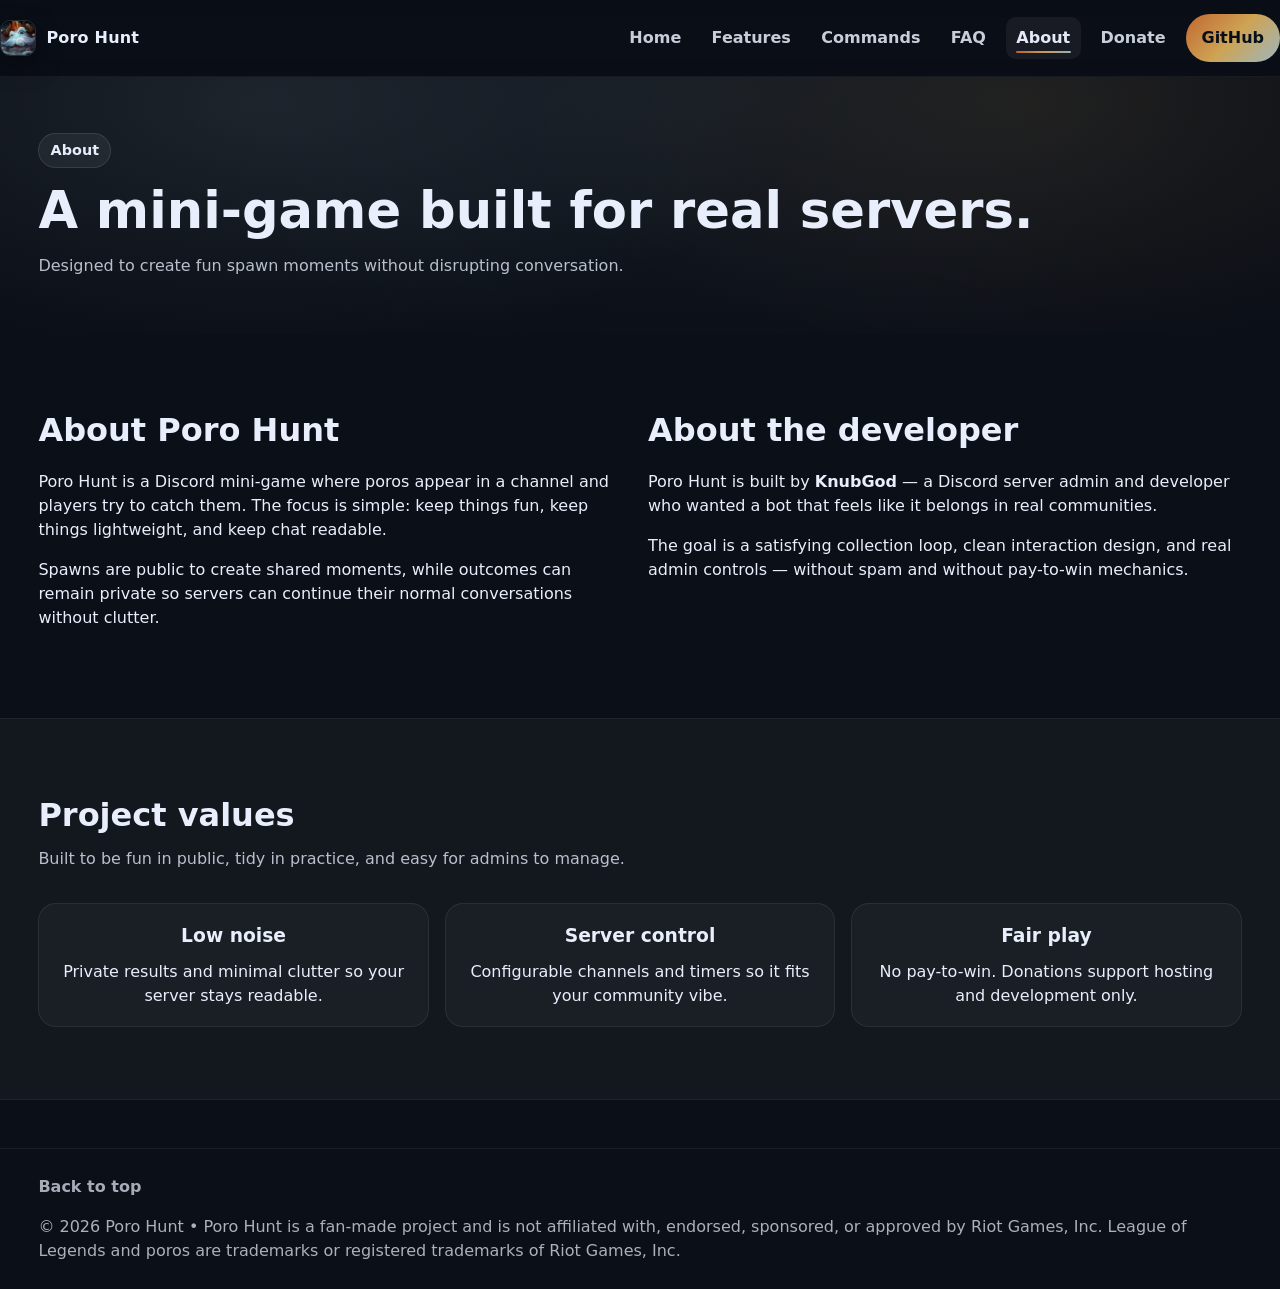
==== commit 3f175967: "Initial site upload" ====
--- a/about.html
+++ b/about.html
@@ -32,15 +32,7 @@
           <a class="nav-link" href="./about.html" aria-current="page">About</a>
           <a class="nav-link" href="./donate.html">Donate</a>
 
-          <a class="btn btn-ghost" href="https://github.com/knubgod/poro-hunt" target="_blank" rel="noreferrer">GitHub</a>
-          <a
-            class="btn btn-primary"
-            href="https://discord.com/oauth2/authorize?client_id=1469908862562734150&permissions=355392&integration_type=0&scope=bot+applications.commands"
-            target="_blank"
-            rel="noreferrer"
-          >
-            Invite
-          </a>
+          <a class="btn btn-primary" href="https://github.com/knubgod/poro-hunt" target="_blank" rel="noreferrer">GitHub</a>
         </nav>
       </div>
     </header>
